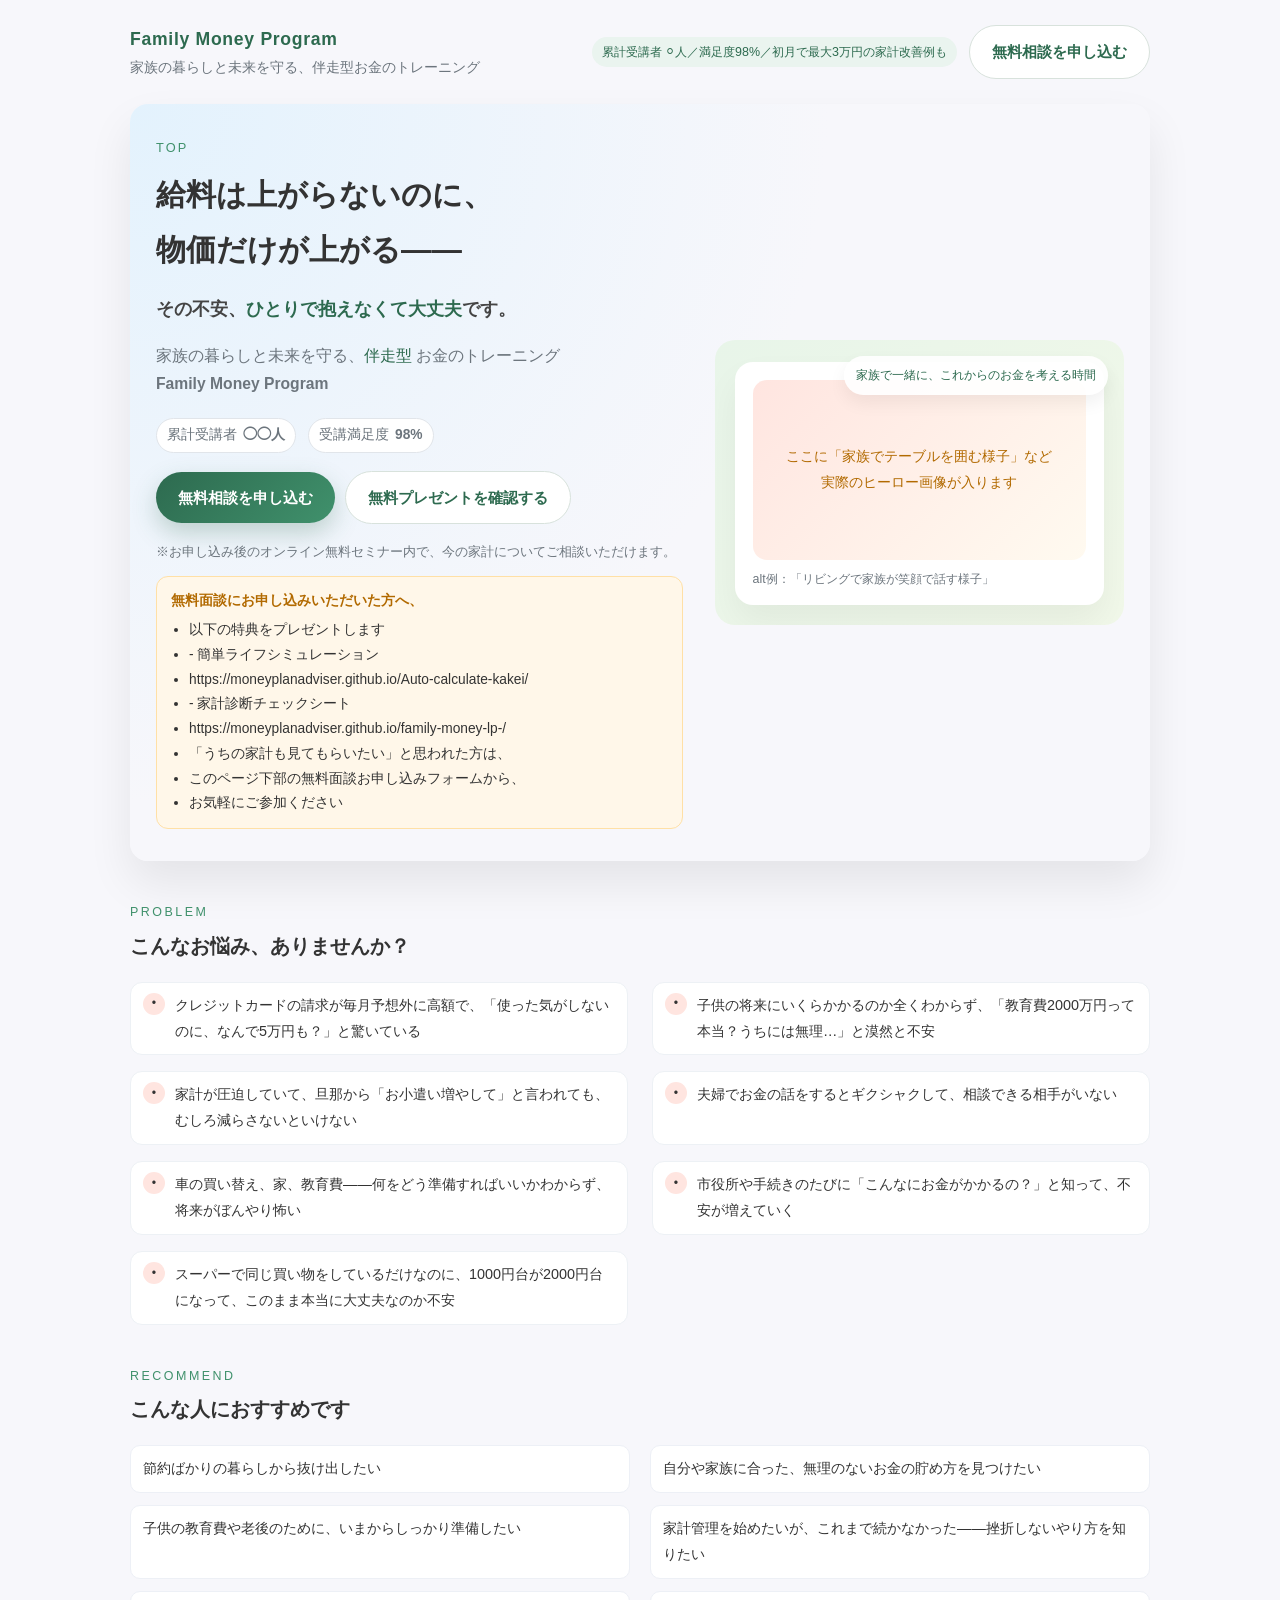
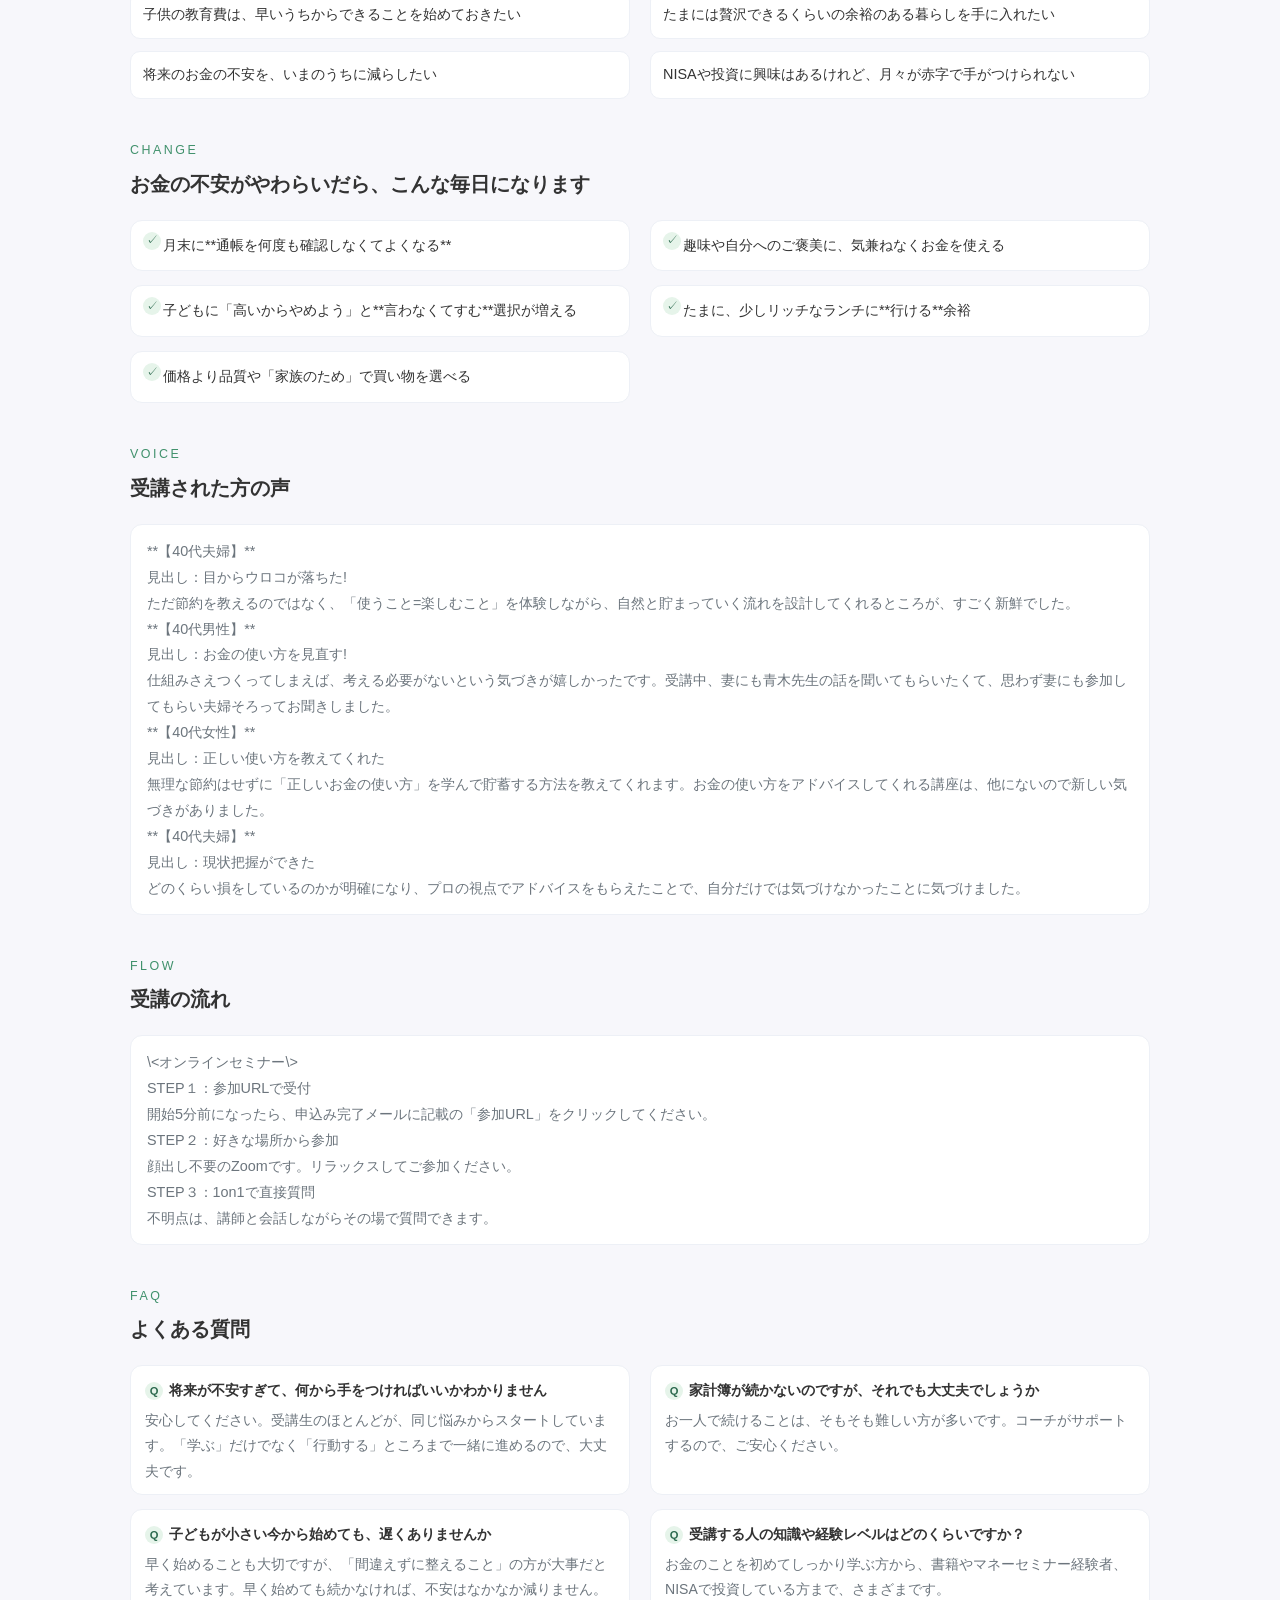
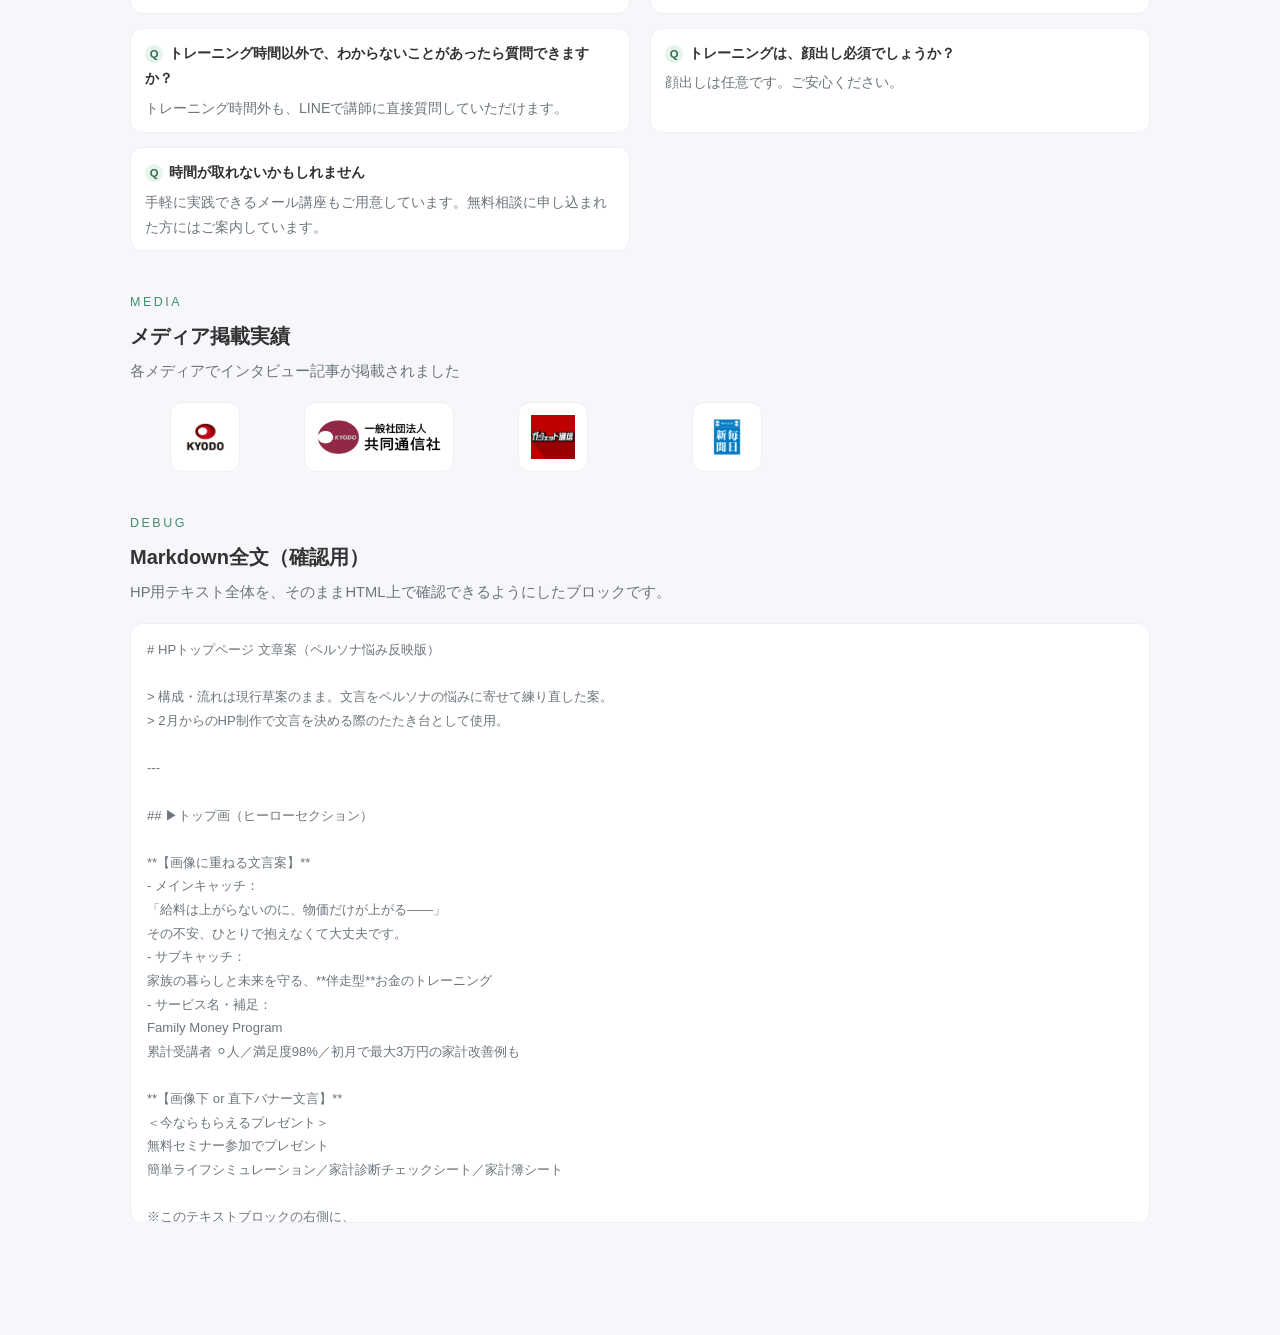
==== public/index.html @ b0b444bb "メディア掲載実績にロゴを反映  create mode 100644 public/.hp_md_hash  create mode 100644 public/images/media/README" ====
<!DOCTYPE html>
<html lang="ja">
<head>
  <meta charset="UTF-8" />
  <title>Family Money Program｜家計の不安を一緒に整理する伴走型トレーニング</title>
  <meta name="viewport" content="width=device-width, initial-scale=1" />
  <meta
    name="description"
    content="給料は上がらないのに物価だけが上がる…そんな家計の不安を、専属コーチと一緒に整理する伴走型お金のトレーニング「Family Money Program」のご案内ページです。"
  />
  <style>
    :root {
      --primary: #2d6a4f;
      --primary-light: #40916c;
      --accent: #f4a261;
      --bg: #f7f7fb;
      --text: #333333;
      --muted: #6c757d;
      --white: #ffffff;
      --max-width: 1060px;
      --radius-lg: 18px;
      --radius-md: 12px;
      --shadow-soft: 0 22px 45px rgba(0, 0, 0, 0.08);
    }

    * {
      box-sizing: border-box;
    }

    body {
      margin: 0;
      font-family: -apple-system, BlinkMacSystemFont, "Helvetica Neue",
        "YuGothic", "游ゴシック体", "Yu Gothic", "メイリオ", sans-serif;
      color: var(--text);
      background: var(--bg);
      line-height: 1.8;
    }

    a {
      color: var(--primary);
      text-decoration: none;
    }

    a:hover {
      text-decoration: underline;
    }

    img {
      max-width: 100%;
      display: block;
    }

    .page {
      max-width: var(--max-width);
      margin: 0 auto;
      padding: 24px 20px 72px;
    }

    header {
      display: flex;
      align-items: center;
      justify-content: space-between;
      gap: 16px;
      margin-bottom: 24px;
    }

    .logo {
      font-weight: 700;
      font-size: 1.1rem;
      letter-spacing: 0.04em;
      color: var(--primary);
    }

    .tagline {
      font-size: 0.85rem;
      color: var(--muted);
    }

    .header-cta {
      display: flex;
      align-items: center;
      gap: 12px;
      flex-wrap: wrap;
      justify-content: flex-end;
    }

    .header-badge {
      font-size: 0.78rem;
      padding: 4px 10px;
      border-radius: 999px;
      background: #eaf4ef;
      color: var(--primary);
    }

    .btn {
      display: inline-flex;
      align-items: center;
      justify-content: center;
      gap: 8px;
      padding: 12px 22px;
      border-radius: 999px;
      border: none;
      font-weight: 600;
      font-size: 0.95rem;
      cursor: pointer;
      text-decoration: none;
      transition: transform 0.08s ease, box-shadow 0.08s ease,
        background 0.12s ease;
      white-space: nowrap;
    }

    .btn-primary {
      background: linear-gradient(135deg, var(--primary), var(--primary-light));
      color: var(--white);
      box-shadow: 0 10px 25px rgba(45, 106, 79, 0.26);
    }

    .btn-primary:hover {
      transform: translateY(-1px);
      box-shadow: 0 16px 35px rgba(45, 106, 79, 0.32);
    }

    .btn-outline {
      background: var(--white);
      color: var(--primary);
      border: 1px solid #d8e2dc;
    }

    .btn-outline:hover {
      background: #f1f5f3;
    }

    .hero {
      display: grid;
      grid-template-columns: minmax(0, 1.8fr) minmax(0, 1.4fr);
      gap: 32px;
      align-items: center;
      padding: 32px 26px;
      background: radial-gradient(circle at top left, #e3f2fd 0, #f7f7fb 55%);
      border-radius: var(--radius-lg);
      box-shadow: var(--shadow-soft);
      margin-bottom: 40px;
    }

    .hero-label {
      font-size: 0.8rem;
      letter-spacing: 0.16em;
      text-transform: uppercase;
      color: var(--primary-light);
      margin-bottom: 8px;
    }

    .hero-title-main {
      font-size: 1.9rem;
      font-weight: 700;
      margin: 0 0 10px;
    }

    .hero-title-sub {
      font-size: 1.1rem;
      font-weight: 600;
      color: #444;
      margin-bottom: 16px;
    }

    .hero-em {
      color: var(--primary);
    }

    .hero-lead {
      font-size: 0.98rem;
      color: var(--muted);
      margin-bottom: 20px;
    }

    .hero-meta {
      display: flex;
      flex-wrap: wrap;
      gap: 12px;
      margin-bottom: 18px;
      font-size: 0.86rem;
      color: var(--muted);
    }

    .meta-pill {
      padding: 4px 10px;
      border-radius: 999px;
      background: #ffffff;
      border: 1px solid #e1e5ea;
      display: inline-flex;
      align-items: center;
      gap: 6px;
    }

    .hero-ctas {
      display: flex;
      flex-wrap: wrap;
      gap: 10px;
      align-items: center;
      margin-bottom: 16px;
    }

    .hero-note {
      font-size: 0.8rem;
      color: var(--muted);
    }

    .hero-present {
      margin-top: 10px;
      padding: 12px 14px;
      border-radius: 12px;
      background: #fff7e9;
      border: 1px solid #ffe0a6;
      font-size: 0.86rem;
    }

    .hero-present-title {
      font-weight: 700;
      color: #b26a00;
      margin-bottom: 4px;
    }

    .hero-present-list {
      margin: 0;
      padding-left: 18px;
    }

    .hero-image {
      position: relative;
      border-radius: 20px;
      overflow: hidden;
      background: linear-gradient(135deg, #e8f5e9, #f1f8e9);
      padding: 22px 20px 20px;
    }

    .hero-image-main {
      border-radius: 18px;
      background: #ffffff;
      padding: 18px 18px 14px;
      box-shadow: 0 18px 35px rgba(0, 0, 0, 0.05);
    }

    .hero-image-caption {
      font-size: 0.78rem;
      color: var(--muted);
      margin-top: 8px;
    }

    .hero-image-tag {
      position: absolute;
      top: 16px;
      right: 16px;
      padding: 8px 12px;
      border-radius: 999px;
      background: rgba(255, 255, 255, 0.92);
      font-size: 0.78rem;
      color: var(--primary);
      box-shadow: 0 8px 18px rgba(0, 0, 0, 0.06);
    }

    section {
      margin-bottom: 40px;
    }

    .section-header {
      margin-bottom: 18px;
    }

    .section-kicker {
      font-size: 0.78rem;
      letter-spacing: 0.2em;
      text-transform: uppercase;
      color: var(--primary-light);
      margin-bottom: 4px;
    }

    .section-title {
      font-size: 1.25rem;
      font-weight: 700;
      margin: 0 0 4px;
    }

    .section-subtitle {
      font-size: 0.92rem;
      color: var(--muted);
      margin: 0;
    }

    .problem-grid {
      display: grid;
      grid-template-columns: 1fr 1fr;
      gap: 16px 24px;
    }

    .problem-item {
      display: flex;
      gap: 10px;
      padding: 10px 12px;
      border-radius: 12px;
      background: #ffffff;
      border: 1px solid #edf1f5;
    }

    .problem-icon {
      flex-shrink: 0;
      width: 22px;
      height: 22px;
      border-radius: 999px;
      background: #ffe5e0;
      display: flex;
      align-items: center;
      justify-content: center;
      font-size: 0.78rem;
    }

    .problem-text {
      font-size: 0.9rem;
    }

    .two-column {
      display: grid;
      grid-template-columns: minmax(0, 1.4fr) minmax(0, 1.6fr);
      gap: 28px;
      align-items: flex-start;
    }

    .card {
      background: #ffffff;
      border-radius: var(--radius-md);
      padding: 18px 18px 16px;
      border: 1px solid #edf0f6;
      box-shadow: 0 10px 25px rgba(0, 0, 0, 0.03);
    }

    .card h3 {
      margin-top: 0;
      font-size: 1.02rem;
      margin-bottom: 10px;
    }

    .card p {
      margin-top: 0;
      font-size: 0.9rem;
    }

    .card ul {
      margin: 8px 0 0;
      padding-left: 18px;
      font-size: 0.9rem;
    }

    .pill-row {
      display: flex;
      flex-wrap: wrap;
      gap: 8px;
      margin-top: 10px;
      font-size: 0.82rem;
    }

    .pill-row span {
      padding: 4px 10px;
      border-radius: 999px;
      background: #f3f5ff;
      color: #29335c;
    }

    .recommend-grid {
      display: grid;
      grid-template-columns: 1fr 1fr;
      gap: 12px 20px;
    }

    .recommend-item {
      padding: 10px 12px;
      border-radius: 10px;
      background: #ffffff;
      border: 1px solid #edf0f6;
      font-size: 0.9rem;
    }

    .cta-inline {
      margin-top: 16px;
      font-size: 0.9rem;
    }

    .learn-layout {
      display: grid;
      grid-template-columns: minmax(0, 1.5fr) minmax(0, 1.3fr);
      gap: 26px;
      align-items: flex-start;
    }

    .learn-list {
      margin: 10px 0 0;
      padding-left: 18px;
      font-size: 0.9rem;
    }

    .learn-strong {
      font-weight: 600;
      color: var(--primary);
    }

    .feature-list {
      margin: 6px 0 0;
      padding-left: 18px;
      font-size: 0.9rem;
    }

    .thumb-grid {
      display: grid;
      grid-template-columns: repeat(3, minmax(0, 1fr));
      gap: 10px;
      margin-top: 10px;
    }

    .thumb {
      border-radius: 10px;
      background: #ffffff;
      border: 1px dashed #d8dde7;
      padding: 10px;
      font-size: 0.82rem;
      text-align: center;
      color: var(--muted);
    }

    .change-grid {
      display: grid;
      grid-template-columns: repeat(2, minmax(0, 1fr));
      gap: 14px 20px;
    }

    .change-item {
      position: relative;
      padding: 12px 14px 12px 32px;
      border-radius: 12px;
      background: #ffffff;
      border: 1px solid #edf0f6;
      font-size: 0.9rem;
    }

    .change-item::before {
      content: "✓";
      position: absolute;
      top: 11px;
      left: 12px;
      width: 18px;
      height: 18px;
      border-radius: 999px;
      background: #e6f4ea;
      color: var(--primary);
      display: flex;
      align-items: center;
      justify-content: center;
      font-size: 0.72rem;
    }

    .voice-grid {
      display: grid;
      grid-template-columns: repeat(2, minmax(0, 1fr));
      gap: 18px 22px;
    }

    .voice-card {
      background: #ffffff;
      border-radius: 14px;
      padding: 16px 16px 14px;
      border: 1px solid #edf0f6;
      box-shadow: 0 10px 20px rgba(0, 0, 0, 0.02);
      font-size: 0.9rem;
    }

    .voice-meta {
      font-size: 0.8rem;
      color: var(--muted);
      margin-bottom: 4px;
    }

    .voice-heading {
      font-weight: 700;
      font-size: 0.96rem;
      margin-bottom: 6px;
      color: #222;
    }

    .flow-grid {
      display: grid;
      grid-template-columns: repeat(3, minmax(0, 1fr));
      gap: 14px 20px;
    }

    .flow-item {
      background: #ffffff;
      border-radius: 14px;
      padding: 14px 14px 12px;
      border: 1px solid #edf0f6;
      font-size: 0.88rem;
      position: relative;
    }

    .flow-step {
      font-size: 0.78rem;
      font-weight: 700;
      color: var(--primary);
      margin-bottom: 4px;
      text-transform: uppercase;
    }

    .flow-title {
      font-weight: 600;
      margin-bottom: 4px;
    }

    .faq-list {
      display: grid;
      grid-template-columns: minmax(0, 1.5fr) minmax(0, 1.5fr);
      gap: 14px 20px;
    }

    .faq-item {
      background: #ffffff;
      border-radius: 12px;
      padding: 12px 14px 10px;
      border: 1px solid #edf0f6;
      font-size: 0.9rem;
    }

    .faq-q {
      font-weight: 600;
      margin-bottom: 4px;
    }

    .faq-q::before {
      content: "Q";
      display: inline-flex;
      align-items: center;
      justify-content: center;
      width: 18px;
      height: 18px;
      border-radius: 999px;
      background: #e6f4ea;
      color: var(--primary);
      font-size: 0.7rem;
      margin-right: 6px;
    }

    .faq-a {
      font-size: 0.88rem;
      color: var(--muted);
    }

    .cta-block {
      margin: 40px 0;
      padding: 22px 20px 20px;
      border-radius: 18px;
      background: linear-gradient(135deg, #f3f9ff, #e6f4ea);
      border: 1px solid #d3e5ff;
      text-align: center;
    }

    .cta-block-title {
      font-size: 1.18rem;
      font-weight: 700;
      margin-bottom: 6px;
    }

    .cta-block-text {
      font-size: 0.92rem;
      color: #444;
      margin-bottom: 14px;
    }

    .cta-block-note {
      font-size: 0.8rem;
      color: var(--muted);
      margin-top: 8px;
    }

    .present-grid {
      display: grid;
      grid-template-columns: minmax(0, 1.2fr) minmax(0, 1.8fr);
      gap: 20px;
      align-items: start;
    }

    .present-list {
      margin: 10px 0 0;
      padding-left: 18px;
      font-size: 0.9rem;
    }

    .present-link {
      font-size: 0.85rem;
      color: var(--muted);
    }

    .simple-card {
      background: #ffffff;
      border-radius: 12px;
      padding: 14px 16px 12px;
      border: 1px solid #edf0f6;
      font-size: 0.9rem;
      color: var(--muted);
    }

    /* メディア掲載実績：ロゴは public/images/media/ に配置 */
    .media-grid {
      display: grid;
      grid-template-columns: repeat(auto-fill, minmax(140px, 1fr));
      gap: 20px 24px;
      align-items: center;
      justify-items: center;
    }

    .media-logo {
      display: flex;
      align-items: center;
      justify-content: center;
      padding: 12px;
      background: #ffffff;
      border-radius: 12px;
      border: 1px solid #edf0f6;
      min-height: 70px;
      transition: box-shadow 0.15s ease;
    }

    .media-logo:hover {
      box-shadow: 0 8px 20px rgba(0, 0, 0, 0.06);
    }

    .media-logo img {
      max-height: 44px;
      width: auto;
      object-fit: contain;
    }

    .media-logo a {
      display: flex;
      align-items: center;
      justify-content: center;
      width: 100%;
      height: 100%;
    }

    footer {
      margin-top: 40px;
      padding-top: 18px;
      border-top: 1px solid #e1e4eb;
      font-size: 0.78rem;
      color: var(--muted);
      display: flex;
      flex-wrap: wrap;
      gap: 8px;
      justify-content: space-between;
      align-items: center;
    }

    @media (max-width: 900px) {
      .hero {
        grid-template-columns: minmax(0, 1fr);
        padding: 22px 18px;
      }

      .hero-image {
        order: -1;
      }

      .problem-grid,
      .two-column,
      .recommend-grid,
      .learn-layout,
      .change-grid,
      .voice-grid,
      .flow-grid,
      .faq-list,
      .present-grid,
      .media-grid {
        grid-template-columns: minmax(0, 1fr);
      }
    }

    @media (max-width: 640px) {
      .page {
        padding: 18px 14px 40px;
      }

      header {
        flex-direction: column;
        align-items: flex-start;
      }

      .hero-title-main {
        font-size: 1.6rem;
      }

      .section-title {
        font-size: 1.12rem;
      }

      .header-cta {
        justify-content: flex-start;
      }
    }
  </style>
</head>
<body>
  <div class="page">
    <header>
      <div>
        <div class="logo">Family Money Program</div>
        <div class="tagline">
          家族の暮らしと未来を守る、伴走型お金のトレーニング
        </div>
      </div>
      <div class="header-cta">
        <span class="header-badge">累計受講者 ⚪︎人／満足度98%／初月で最大3万円の家計改善例も</span>
        <a
          href="https://b-book.run/@moneyplan.adviser"
          class="btn btn-outline"
        >
          無料相談を申し込む
        </a>
      </div>
    </header>

    <section class="hero">
      <div>
        <div class="hero-label">TOP</div>
        <h1 class="hero-title-main">
          給料は上がらないのに、<br />物価だけが上がる——
        </h1>
        <p class="hero-title-sub">
          その不安、<span class="hero-em">ひとりで抱えなくて大丈夫</span>です。
        </p>
        <p class="hero-lead">
          家族の暮らしと未来を守る、<span class="hero-em">伴走型</span>
          お金のトレーニング<br />
          <strong>Family Money Program</strong>
        </p>
        <div class="hero-meta">
          <span class="meta-pill">
            <span>累計受講者</span><strong>◯◯人</strong>
          </span>
          <span class="meta-pill">
            <span>受講満足度</span><strong>98%</strong>
          </span>
        </div>

        <div class="hero-ctas">
          <a
            href="https://b-book.run/@moneyplan.adviser"
            class="btn btn-primary"
          >
            無料相談を申し込む
          </a>
          <a href="#present" class="btn btn-outline"> 無料プレゼントを確認する </a>
        </div>
        <p class="hero-note">
          ※お申し込み後のオンライン無料セミナー内で、今の家計についてご相談いただけます。
        </p>

        <div class="hero-present">
          <div class="hero-present-title">無料面談にお申し込みいただいた方へ、</div>
          <ul class="hero-present-list">
            <li>以下の特典をプレゼントします</li><li>- 簡単ライフシミュレーション</li><li>https://moneyplanadviser.github.io/Auto-calculate-kakei/</li><li>- 家計診断チェックシート</li><li>https://moneyplanadviser.github.io/family-money-lp-/</li><li>「うちの家計も見てもらいたい」と思われた方は、</li><li>このページ下部の無料面談お申し込みフォームから、</li><li>お気軽にご参加ください</li>
          </ul>
        </div>
      </div>
      <div class="hero-image">
        <div class="hero-image-tag">家族で一緒に、これからのお金を考える時間</div>
        <div class="hero-image-main">
          <div
            style="
              height: 180px;
              border-radius: 14px;
              background: linear-gradient(135deg, #ffe5e0, #fffaf0);
              display: flex;
              align-items: center;
              justify-content: center;
              color: #b26a00;
              font-size: 0.9rem;
              text-align: center;
              padding: 0 16px;
            "
          >
            ここに「家族でテーブルを囲む様子」など<br />
            実際のヒーロー画像が入ります
          </div>
          <div class="hero-image-caption">
            alt例：「リビングで家族が笑顔で話す様子」
          </div>
        </div>
      </div>
    </section>

    <section id="problems">
      <div class="section-header">
        <div class="section-kicker">PROBLEM</div>
        <h2 class="section-title">こんなお悩み、ありませんか？</h2>
      </div>

      <div class="problem-grid">
        
        <div class="problem-item">
          <div class="problem-icon">•</div>
          <div class="problem-text">クレジットカードの請求が毎月予想外に高額で、「使った気がしないのに、なんで5万円も？」と驚いている</div>
        </div>
        <div class="problem-item">
          <div class="problem-icon">•</div>
          <div class="problem-text">子供の将来にいくらかかるのか全くわからず、「教育費2000万円って本当？うちには無理…」と漠然と不安</div>
        </div>
        <div class="problem-item">
          <div class="problem-icon">•</div>
          <div class="problem-text">家計が圧迫していて、旦那から「お小遣い増やして」と言われても、むしろ減らさないといけない</div>
        </div>
        <div class="problem-item">
          <div class="problem-icon">•</div>
          <div class="problem-text">夫婦でお金の話をするとギクシャクして、相談できる相手がいない</div>
        </div>
        <div class="problem-item">
          <div class="problem-icon">•</div>
          <div class="problem-text">車の買い替え、家、教育費——何をどう準備すればいいかわからず、将来がぼんやり怖い</div>
        </div>
        <div class="problem-item">
          <div class="problem-icon">•</div>
          <div class="problem-text">市役所や手続きのたびに「こんなにお金がかかるの？」と知って、不安が増えていく</div>
        </div>
        <div class="problem-item">
          <div class="problem-icon">•</div>
          <div class="problem-text">スーパーで同じ買い物をしているだけなのに、1000円台が2000円台になって、このまま本当に大丈夫なのか不安</div>
        </div>
      </div>
    </section>

    <section id="recommend">
      <div class="section-header">
        <div class="section-kicker">RECOMMEND</div>
        <h2 class="section-title">こんな人におすすめです</h2>
      </div>
      <div class="recommend-grid">
        
        <div class="recommend-item">節約ばかりの暮らしから抜け出したい</div>
        <div class="recommend-item">自分や家族に合った、無理のないお金の貯め方を見つけたい</div>
        <div class="recommend-item">子供の教育費や老後のために、いまからしっかり準備したい</div>
        <div class="recommend-item">家計管理を始めたいが、これまで続かなかった——挫折しないやり方を知りたい</div>
        <div class="recommend-item">子供の教育費は、早いうちからできることを始めておきたい</div>
        <div class="recommend-item">たまには贅沢できるくらいの余裕のある暮らしを手に入れたい</div>
        <div class="recommend-item">将来のお金の不安を、いまのうちに減らしたい</div>
        <div class="recommend-item">NISAや投資に興味はあるけれど、月々が赤字で手がつけられない</div>
      </div>
    </section>

    <section id="changes">
      <div class="section-header">
        <div class="section-kicker">CHANGE</div>
        <h2 class="section-title">お金の不安がやわらいだら、こんな毎日になります</h2>
      </div>
      <div class="change-grid">
        
        <div class="change-item">月末に**通帳を何度も確認しなくてよくなる**</div>
        <div class="change-item">趣味や自分へのご褒美に、気兼ねなくお金を使える</div>
        <div class="change-item">子どもに「高いからやめよう」と**言わなくてすむ**選択が増える</div>
        <div class="change-item">たまに、少しリッチなランチに**行ける**余裕</div>
        <div class="change-item">価格より品質や「家族のため」で買い物を選べる</div>
      </div>
    </section>

    <section id="voices">
      <div class="section-header">
        <div class="section-kicker">VOICE</div>
        <h2 class="section-title">受講された方の声</h2>
      </div>
      <div class="simple-card">
        **【40代夫婦】**<br />見出し：目からウロコが落ちた!<br />ただ節約を教えるのではなく、「使うこと=楽しむこと」を体験しながら、自然と貯まっていく流れを設計してくれるところが、すごく新鮮でした。<br />**【40代男性】**<br />見出し：お金の使い方を見直す!<br />仕組みさえつくってしまえば、考える必要がないという気づきが嬉しかったです。受講中、妻にも青木先生の話を聞いてもらいたくて、思わず妻にも参加してもらい夫婦そろってお聞きしました。<br />**【40代女性】**<br />見出し：正しい使い方を教えてくれた<br />無理な節約はせずに「正しいお金の使い方」を学んで貯蓄する方法を教えてくれます。お金の使い方をアドバイスしてくれる講座は、他にないので新しい気づきがありました。<br />**【40代夫婦】**<br />見出し：現状把握ができた<br />どのくらい損をしているのかが明確になり、プロの視点でアドバイスをもらえたことで、自分だけでは気づけなかったことに気づけました。
      </div>
    </section>

    <section id="flow">
      <div class="section-header">
        <div class="section-kicker">FLOW</div>
        <h2 class="section-title">受講の流れ</h2>
      </div>
      <div class="simple-card">
        \<オンラインセミナー\><br />STEP１：参加URLで受付<br />開始5分前になったら、申込み完了メールに記載の「参加URL」をクリックしてください。<br />STEP２：好きな場所から参加<br />顔出し不要のZoomです。リラックスしてご参加ください。<br />STEP３：1on1で直接質問<br />不明点は、講師と会話しながらその場で質問できます。
      </div>
    </section>

    <section id="faq">
      <div class="section-header">
        <div class="section-kicker">FAQ</div>
        <h2 class="section-title">よくある質問</h2>
      </div>
      <div class="faq-list">
        
        <div class="faq-item">
          <div class="faq-q">将来が不安すぎて、何から手をつければいいかわかりません</div>
          <div class="faq-a">安心してください。受講生のほとんどが、同じ悩みからスタートしています。「学ぶ」だけでなく「行動する」ところまで一緒に進めるので、大丈夫です。</div>
        </div>
        <div class="faq-item">
          <div class="faq-q">家計簿が続かないのですが、それでも大丈夫でしょうか</div>
          <div class="faq-a">お一人で続けることは、そもそも難しい方が多いです。コーチがサポートするので、ご安心ください。</div>
        </div>
        <div class="faq-item">
          <div class="faq-q">子どもが小さい今から始めても、遅くありませんか</div>
          <div class="faq-a">早く始めることも大切ですが、「間違えずに整えること」の方が大事だと考えています。早く始めても続かなければ、不安はなかなか減りません。</div>
        </div>
        <div class="faq-item">
          <div class="faq-q">受講する人の知識や経験レベルはどのくらいですか？</div>
          <div class="faq-a">お金のことを初めてしっかり学ぶ方から、書籍やマネーセミナー経験者、NISAで投資している方まで、さまざまです。</div>
        </div>
        <div class="faq-item">
          <div class="faq-q">トレーニング時間以外で、わからないことがあったら質問できますか？</div>
          <div class="faq-a">トレーニング時間外も、LINEで講師に直接質問していただけます。</div>
        </div>
        <div class="faq-item">
          <div class="faq-q">トレーニングは、顔出し必須でしょうか？</div>
          <div class="faq-a">顔出しは任意です。ご安心ください。</div>
        </div>
        <div class="faq-item">
          <div class="faq-q">時間が取れないかもしれません</div>
          <div class="faq-a">手軽に実践できるメール講座もご用意しています。無料相談に申し込まれた方にはご案内しています。</div>
        </div>
      </div>
    </section>

    <section id="media">
      <div class="section-header">
        <div class="section-kicker">MEDIA</div>
        <h2 class="section-title">メディア掲載実績</h2>
        <p class="section-subtitle">各メディアでインタビュー記事が掲載されました</p>
      </div>
      <div class="media-grid">
        <div class="media-logo"><img src="images/media/kyodo.png" alt="共同通信社ニュースサイト" /></div>
        <div class="media-logo"><img src="images/media/mynavi.png" alt="マイナビニュース" /></div>
        <div class="media-logo"><img src="images/media/gadget.png" alt="ガジェット通信 東京産業新聞社" /></div>
        <div class="media-logo"><img src="images/media/mainichi.png" alt="毎日新聞" /></div>
      </div>
    </section>

    <section id="full-markdown">
      <div class="section-header">
        <div class="section-kicker">DEBUG</div>
        <h2 class="section-title">Markdown全文（確認用）</h2>
        <p class="section-subtitle">HP用テキスト全体を、そのままHTML上で確認できるようにしたブロックです。</p>
      </div>
      <div class="simple-card" style="max-height: 600px; overflow-y: auto; font-size: 0.82rem;">
        # HPトップページ 文章案（ペルソナ悩み反映版）<br />
<br />
&gt; 構成・流れは現行草案のまま。文言をペルソナの悩みに寄せて練り直した案。<br />
&gt; 2月からのHP制作で文言を決める際のたたき台として使用。<br />
<br />
---<br />
<br />
## ▶︎トップ画（ヒーローセクション）<br />
<br />
**【画像に重ねる文言案】**<br />
- メインキャッチ：  <br />
  「給料は上がらないのに、物価だけが上がる——」  <br />
  その不安、ひとりで抱えなくて大丈夫です。<br />
- サブキャッチ：  <br />
  家族の暮らしと未来を守る、**伴走型**お金のトレーニング<br />
- サービス名・補足：  <br />
  Family Money Program  <br />
  累計受講者 ⚪︎人／満足度98%／初月で最大3万円の家計改善例も<br />
<br />
**【画像下 or 直下バナー文言】**<br />
＜今ならもらえるプレゼント＞  <br />
無料セミナー参加でプレゼント  <br />
簡単ライフシミュレーション／家計診断チェックシート／家計簿シート<br />
<br />
※このテキストブロックの右側に、  <br />
　小さめのボタン「無料プレゼントを確認する」を配置。  <br />
　メインCTA「無料相談を申し込む」より一段弱いトーンで。<br />
<br />
※不足情報：[ヒーロー画像のalt属性用テキスト]「〜」を追記すること。例：「家族でテーブルを囲む様子」など、デザインに合わせて文言を確定。<br />
<br />
---<br />
<br />
## ▶︎こんなお悩みありませんか？<br />
<br />
- クレジットカードの請求が毎月予想外に高額で、「使った気がしないのに、なんで5万円も？」と驚いている<br />
- 子供の将来にいくらかかるのか全くわからず、「教育費2000万円って本当？うちには無理…」と漠然と不安<br />
- 家計が圧迫していて、旦那から「お小遣い増やして」と言われても、むしろ減らさないといけない<br />
- 夫婦でお金の話をするとギクシャクして、相談できる相手がいない<br />
- 車の買い替え、家、教育費——何をどう準備すればいいかわからず、将来がぼんやり怖い<br />
- 市役所や手続きのたびに「こんなにお金がかかるの？」と知って、不安が増えていく<br />
- スーパーで同じ買い物をしているだけなのに、1000円台が2000円台になって、このまま本当に大丈夫なのか不安<br />
<br />
※ペルソナ（パーフェクトカスタマー設定ワークシート）の「悩み」をそのまま言い回しに反映。<br />
<br />
---<br />
<br />
## ▶︎その悩み、満足度98%の「Family Money Program」なら、一緒に道筋をつけていけます<br />
<br />
不安は、あなたが悪いから生まれるわけではありません。  <br />
「見えない」「相談できる人がいない」「何から手をつければいいかわからない」——その3つが重なると、誰でも不安になります。<br />
<br />
Family Money Programは、**専属コーチがあなたの家計と向き合い、見える化と計画の"伴走"をする**サービスです。  <br />
受講生の多くが「将来が不安で何から手をつけていいかわからなかった」という同じ悩みからスタートしています。<br />
<br />
---<br />
<br />
## ▶︎「Family Money Program」とは？<br />
<br />
「Family Money Program」は、**すぐに暮らしに効く、実践型のお金のトレーニング**です。<br />
<br />
- **家計のことは親にも相談しづらい**<br />
- **本やセミナーで「知識」は得たけれど、投資やFPの話だけでは、今の赤字や漠然とした不安は変わらなかった**<br />
<br />
——そんな「知っているのに現実が変わらない」もやもやを、**専属コーチと一緒に「貯める」「続ける」に落とし込んでいきます**。<br />
<br />
「貯める」では、貯金したくても結果が出ない理由を一緒に整理し、**ムリのない見直しのコツ**や**支出の選び方**に気づいていただきます。さらに、ご家族の**生活スタイルに合った“お金の計画図”**を一緒に組み立て、実践までつなげます。<br />
<br />
「続ける」では、**ご家庭の“お金の管理のやり方”**を一緒に設計します。ひとりでは気づかない視点ややり方が、コーチとの対話から見えてくることが多いです。<br />
<br />
「貯める」「続ける」が整うと、**将来への不安が「安心」と「自分でできそう」という感覚に変わっていく**——それを、豊かな人生への小さな一歩として支えます。<br />
<br />
＜トレーニングサービスで学べること＞  <br />
ムリなく続く　　　　　迷わず進める　　　　　　未来の安心をつくる  <br />
お金管理のコツ　　　　自分軸で判断　　　　　　自動貯金体質へ<br />
<br />
---<br />
<br />
## ▶︎こんな人におすすめです<br />
<br />
- 節約ばかりの暮らしから抜け出したい<br />
- 自分や家族に合った、無理のないお金の貯め方を見つけたい<br />
- 子供の教育費や老後のために、いまからしっかり準備したい<br />
- 家計管理を始めたいが、これまで続かなかった——挫折しないやり方を知りたい<br />
- 子供の教育費は、早いうちからできることを始めておきたい<br />
- たまには贅沢できるくらいの余裕のある暮らしを手に入れたい<br />
- 将来のお金の不安を、いまのうちに減らしたい<br />
- NISAや投資に興味はあるけれど、月々が赤字で手がつけられない<br />
<br />
**すぐに役立つ**  <br />
CTA：無料相談を申し込む<br />
<br />
---<br />
<br />
## ▶︎Family Money Programで学べること（詳細）<br />
<br />
私たちは、**「わかった」で終わらせず、行動に繋げること**を大切にしています。<br />
<br />
![][image1]  <br />
- フィードバックがあるから、ひとりより続けやすい<br />
- 支出をきちんと把握し、あなたの状況に合わせたアドバイスを受けられる<br />
- 貯めるために必要な行動に絞って、一緒に実践できる<br />
<br />
一人ひとりに合わせた進め方をご提案します。<br />
<br />
＜よく扱うテーマ例＞  <br />
お金の流れが見える**ムリしない節約のコツ**  <br />
収入を変えずに**暮らしにゆとりをつくる**工夫  <br />
**支出のクセを見直し**ムダをスッキリ解消  <br />
**自分らしいお金の使い方**の見つけ方  <br />
**教育・住宅・老後に備える**お金のバランス術<br />
<br />
＜強み＞  <br />
- 月1回の1on1トレーニング<br />
- 支出の分析・見える化のサポート<br />
- LINEでいつでも相談<br />
- 資産形成のアドバイス<br />
<br />
「わかったつもり」で終わらせず、**行動を通じて、家族を守る土台**をつくります。<br />
<br />
＜講座の一部を紹介します＞  <br />
- 支出の分析・見える化をサポート  <br />
  ![][image2]<br />
- LINEでいつでも相談  <br />
  ![][image3]<br />
- 1on1でお悩み解決  <br />
  ![][image4]<br />
<br />
---<br />
<br />
## ▶︎実感できる変化——お金の不安がやわらいだら、こんな毎日になる<br />
<br />
- 月末に**通帳を何度も確認しなくてよくなる**<br />
- 趣味や自分へのご褒美に、気兼ねなくお金を使える<br />
- 子どもに「高いからやめよう」と**言わなくてすむ**選択が増える<br />
- たまに、少しリッチなランチに**行ける**余裕<br />
- 価格より品質や「家族のため」で買い物を選べる<br />
<br />
※ペルソナの「望み」に対応する変化を、具体的なシーンで表現。<br />
<br />
---<br />
<br />
## ▶︎メンバー（お金のプロがわかりやすくお伝えします）<br />
<br />
メンバー  <br />
MEMBER  <br />
<br />
お金のプロが相談をお受けします  <br />
<br />
Family Moneyは、ご家族のお金のお悩みに特化したサービスで  <br />
家計・資産運用・ライフプランニング領域で多数の実績を出した  <br />
スペシャリストです。<br />
<br />
（ここに青木計太さんのプロフィール画像）  <br />
※デザイン上は、丸型の写真＋名前・肩書きをレイアウト<br />
<br />
青木 計太  <br />
代表取締役<br />
<br />
---<br />
<br />
## ▶︎ユーザの声 or 実績<br />
<br />
**【40代夫婦】**  <br />
見出し：目からウロコが落ちた!  <br />
ただ節約を教えるのではなく、「使うこと=楽しむこと」を体験しながら、自然と貯まっていく流れを設計してくれるところが、すごく新鮮でした。<br />
<br />
**【40代男性】**  <br />
見出し：お金の使い方を見直す!  <br />
仕組みさえつくってしまえば、考える必要がないという気づきが嬉しかったです。受講中、妻にも青木先生の話を聞いてもらいたくて、思わず妻にも参加してもらい夫婦そろってお聞きしました。<br />
<br />
**【40代女性】**  <br />
見出し：正しい使い方を教えてくれた  <br />
無理な節約はせずに「正しいお金の使い方」を学んで貯蓄する方法を教えてくれます。お金の使い方をアドバイスしてくれる講座は、他にないので新しい気づきがありました。<br />
<br />
**【40代夫婦】**  <br />
見出し：現状把握ができた  <br />
どのくらい損をしているのかが明確になり、プロの視点でアドバイスをもらえたことで、自分だけでは気づけなかったことに気づけました。<br />
<br />
---<br />
<br />
## ▶︎受講の流れ<br />
<br />
\&lt;オンラインセミナー\&gt;  <br />
<br />
**STEP１：参加URLで受付**  <br />
開始5分前になったら、申込み完了メールに記載の「参加URL」をクリックしてください。<br />
<br />
**STEP２：好きな場所から参加**  <br />
顔出し不要のZoomです。リラックスしてご参加ください。<br />
<br />
**STEP３：1on1で直接質問**  <br />
不明点は、講師と会話しながらその場で質問できます。<br />
<br />
---<br />
<br />
## ▶︎申し込みフォーム<br />
<br />
bookrunをiframeで埋め込み。  <br />
https://b-book.run/@moneyplan.adviser<br />
<br />
---<br />
<br />
## ⇩無料面談ご参加特典<br />
<br />
無料面談にお申し込みいただいた方へ、  <br />
以下の特典をプレゼントします。<br />
<br />
- 簡単ライフシミュレーション  <br />
  https://moneyplanadviser.github.io/Auto-calculate-kakei/<br />
- 家計診断チェックシート  <br />
  https://moneyplanadviser.github.io/family-money-lp-/<br />
<br />
「うちの家計も見てもらいたい」と思われた方は、  <br />
このページ下部の無料面談お申し込みフォームから、  <br />
お気軽にご参加ください。<br />
<br />
---<br />
<br />
## ▶︎よくある質問<br />
<br />
**Q）将来が不安すぎて、何から手をつければいいかわかりません。**  <br />
A）安心してください。受講生のほとんどが、同じ悩みからスタートしています。「学ぶ」だけでなく「行動する」ところまで一緒に進めるので、大丈夫です。<br />
<br />
**Q）家計簿が続かないのですが、それでも大丈夫でしょうか。**  <br />
A）お一人で続けることは、そもそも難しい方が多いです。コーチがサポートするので、ご安心ください。<br />
<br />
**Q）子どもが小さい今から始めても、遅くありませんか。**  <br />
A）早く始めることも大切ですが、「間違えずに整えること」の方が大事だと考えています。早く始めても続かなければ、不安はなかなか減りません。<br />
<br />
**Q）受講する人の知識や経験レベルはどのくらいですか？**  <br />
A）お金のことを初めてしっかり学ぶ方から、書籍やマネーセミナー経験者、NISAで投資している方まで、さまざまです。<br />
<br />
**Q）トレーニング時間以外で、わからないことがあったら質問できますか？**  <br />
A）トレーニング時間外も、LINEで講師に直接質問していただけます。<br />
<br />
**Q）トレーニングは、顔出し必須でしょうか？**  <br />
A）顔出しは任意です。ご安心ください。<br />
<br />
**Q）時間が取れないかもしれません。**  <br />
A）手軽に実践できるメール講座もご用意しています。無料相談に申し込まれた方にはご案内しています。<br />
<br />
---<br />
<br />
## ▶︎Family Moneyについて<br />
<br />
画像素材：  <br />
![][image5]![][image6]  <br />
![][image7]![][image8]<br />
<br />
※現行草案どおり。画像差し替え・テキスト追加の要否はデザインに合わせて判断。<br />
<br />
---<br />
<br />
## ▶︎メディア実績<br />
<br />
※現行HPの文章をそのまま<br />
<br />
---<br />
<br />
## ▶︎本<br />
<br />
※現行HPの文章をそのまま<br />
<br />
---<br />
<br />
## ▶︎協賛<br />
<br />
※現行HPの文章をそのまま<br />
<br />
---<br />
<br />
## ▶︎お知らせ<br />
<br />
※現行HPの文章をそのまま<br />
<br />
---<br />
<br />
## ▶︎お問い合わせ<br />
<br />
※現行HPの文章をそのまま<br />
<br />
---<br />
<br />
## ▶︎フッター<br />
<br />
※現行HPの文章をそのまま<br />
<br />
---<br />
<br />
## ＜リンク集＞<br />
<br />
※現行HPの文章をそのまま<br />
<br />
---<br />
<br />
## ＜SNSリンク＞<br />
<br />
※現行HPの文章をそのまま<br />
<br />
---<br />
<br />
# 【別紙】不足している情報・文言確定が必要な項目<br />
<br />
HP制作を進めるにあたり、以下の情報があるとデザイン・実装がしやすくなります。<br />
<br />
## 1. ヒーローセクション（トップ画像）<br />
<br />
| 項目 | 現状 | 提案・必要な作業 |<br />
|------|------|------------------|<br />
| **画像に重ねるメインキャッチ** | 本案に文言案あり | 文字数・デザインに合わせて最終確定 |<br />
| **画像に重ねるサブキャッチ** | 同上 | 同上 |<br />
| **alt属性（アクセシビリティ・SEO）** | 未記載 | 画像の内容を一文で説明する文言を追加。例：「リビングで家族が笑顔で話す様子」など |<br />
| **累計受講者数** | 「⚪︎人」のまま | 実際の数字が決まり次第、差し替え |<br />
| **満足度98%** | 数値のみ | 調査・算出方法が説明できると信頼性アップ（必要に応じて注釈や別ページへ） |<br />
<br />
## 2. お悩みセクション<br />
<br />
- ペルソナ反映版では、パーフェクトカスタマー設定ワークシートの悩みをそのまま活かしています。  <br />
- **並び順**： 共感されやすい悩み（クレジットカード・教育費・夫婦のお金）を上にし、残りは訴求のバランスで調整可能です。<br />
<br />
## 3. CTA（申し込みボタン）<br />
<br />
- 「無料相談を申し込む」「無料セミナーに申し込む」など、**運用で使う表現を1つにそろえる**と、計測しやすくなります。<br />
- bookrun／申し込みフォームのランディング先URLは、本案のままで問題なければそのまま使用。<br />
<br />
## 4. 画像・イラスト<br />
<br />
- **image1〜image8**： 各ブロックの用途（「見える化のイメージ」「LINE相談のイメージ」など）を一言メモしておくと、デザイナー・写真選定がしやすいです。<br />
- **Family Moneyについて**の4枚： テーマ（例：伴走イメージ・家族・安心感など）を簡単に定義しておくと良いです。<br />
<br />
## 5. メンバー・ユーザの声・実績<br />
<br />
- 「現状のHPの文章をそのまま」としているため、**差し替えする場合は、ペルソナに響く「悩み→変化」のストーリー**を入れると一貫します。<br />
- 実績数字（受講者数・満足度の内訳など）があれば、トップ以外のセクションにも置けると説得力を増せます。<br />
<br />
## 6. その他<br />
<br />
- **表記統一**： 「Family Money Program」／「Family Money」／「FMP」など、HP内でどれを正式名称として使うか決めておくとよいです。<br />
- **申し込みフォーム**： 本案では bookrun（https://b-book.run/@moneyplan.adviser）を想定。別URLに変更する場合は、全ページのリンクを一括で確認する必要があります。<br />
<br />
---<br />
<br />
*作成目処：2026-01-28｜元草案：HP_トップページ向け_文章案.md｜ペルソナ参照：パーフェクトカスタマー設定ワークシート・target.md*<br />

      </div>
    </section>

  </div>
</body>
</html>
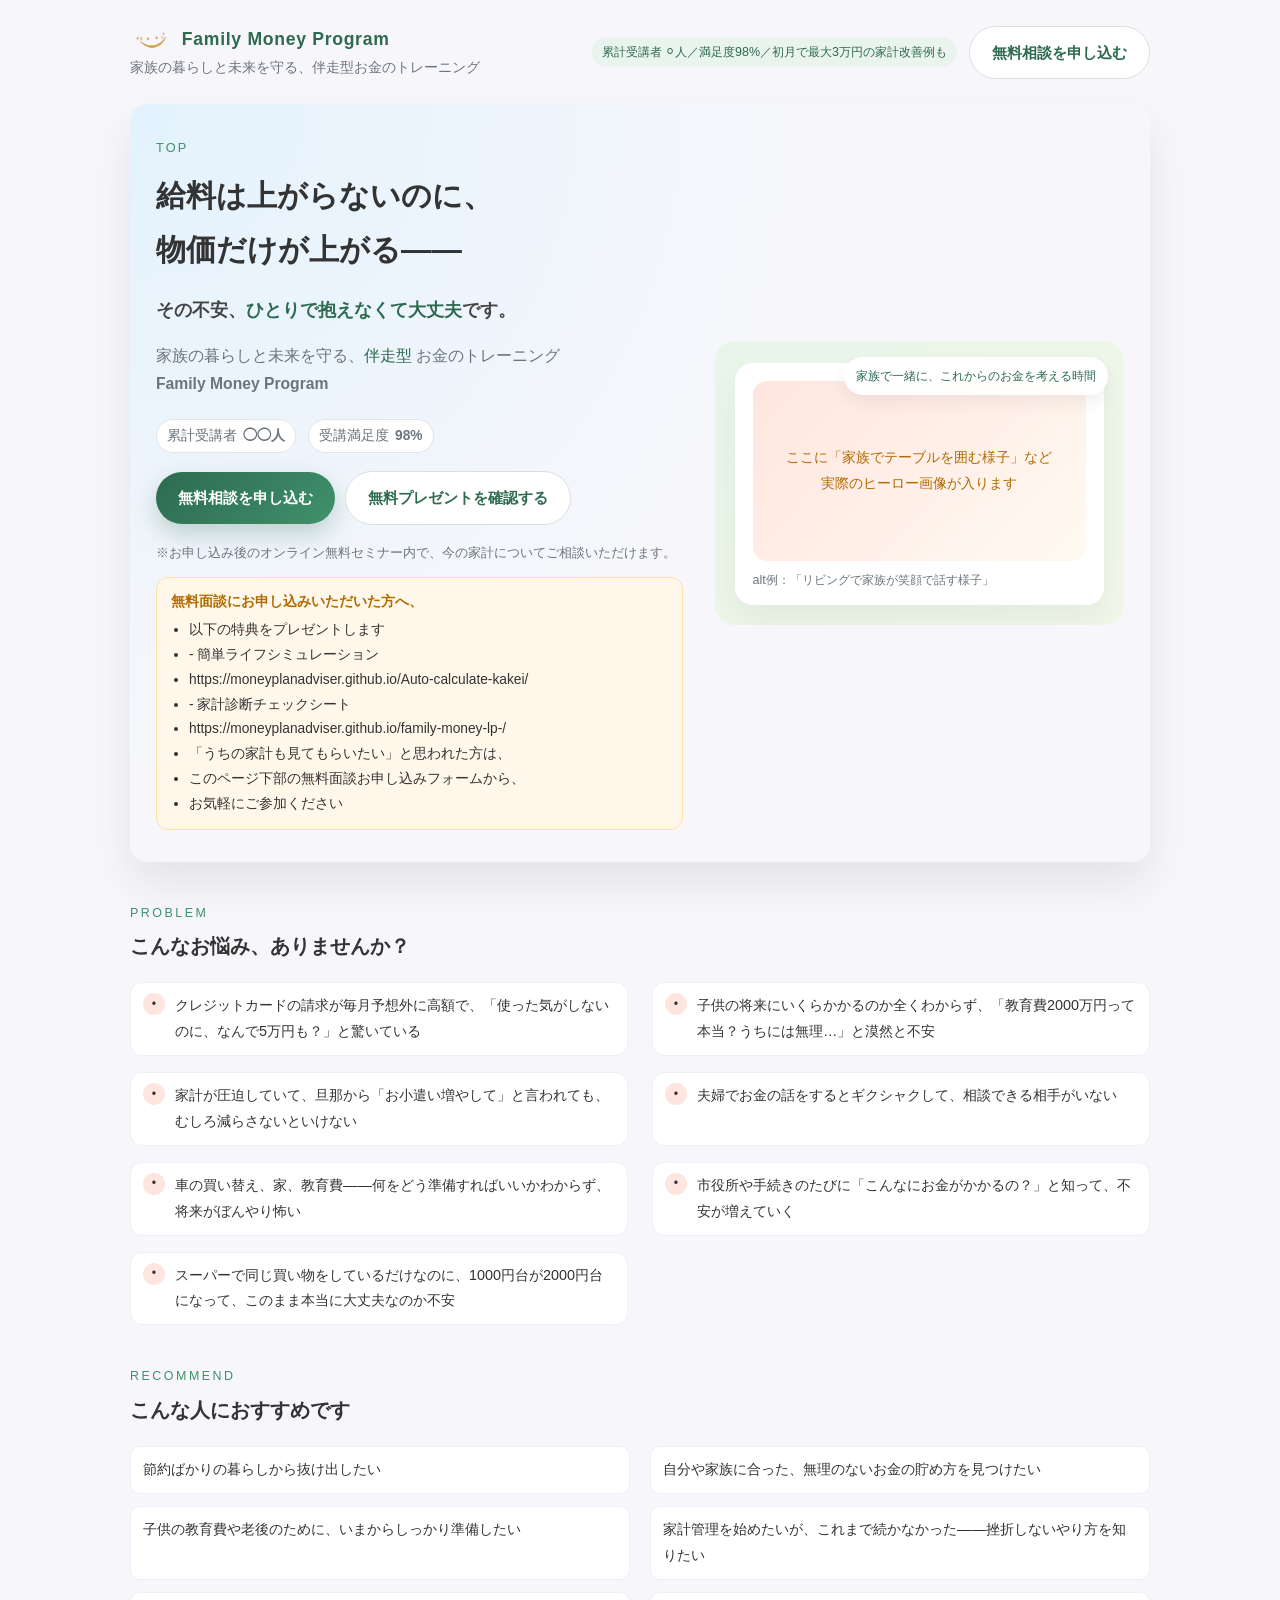
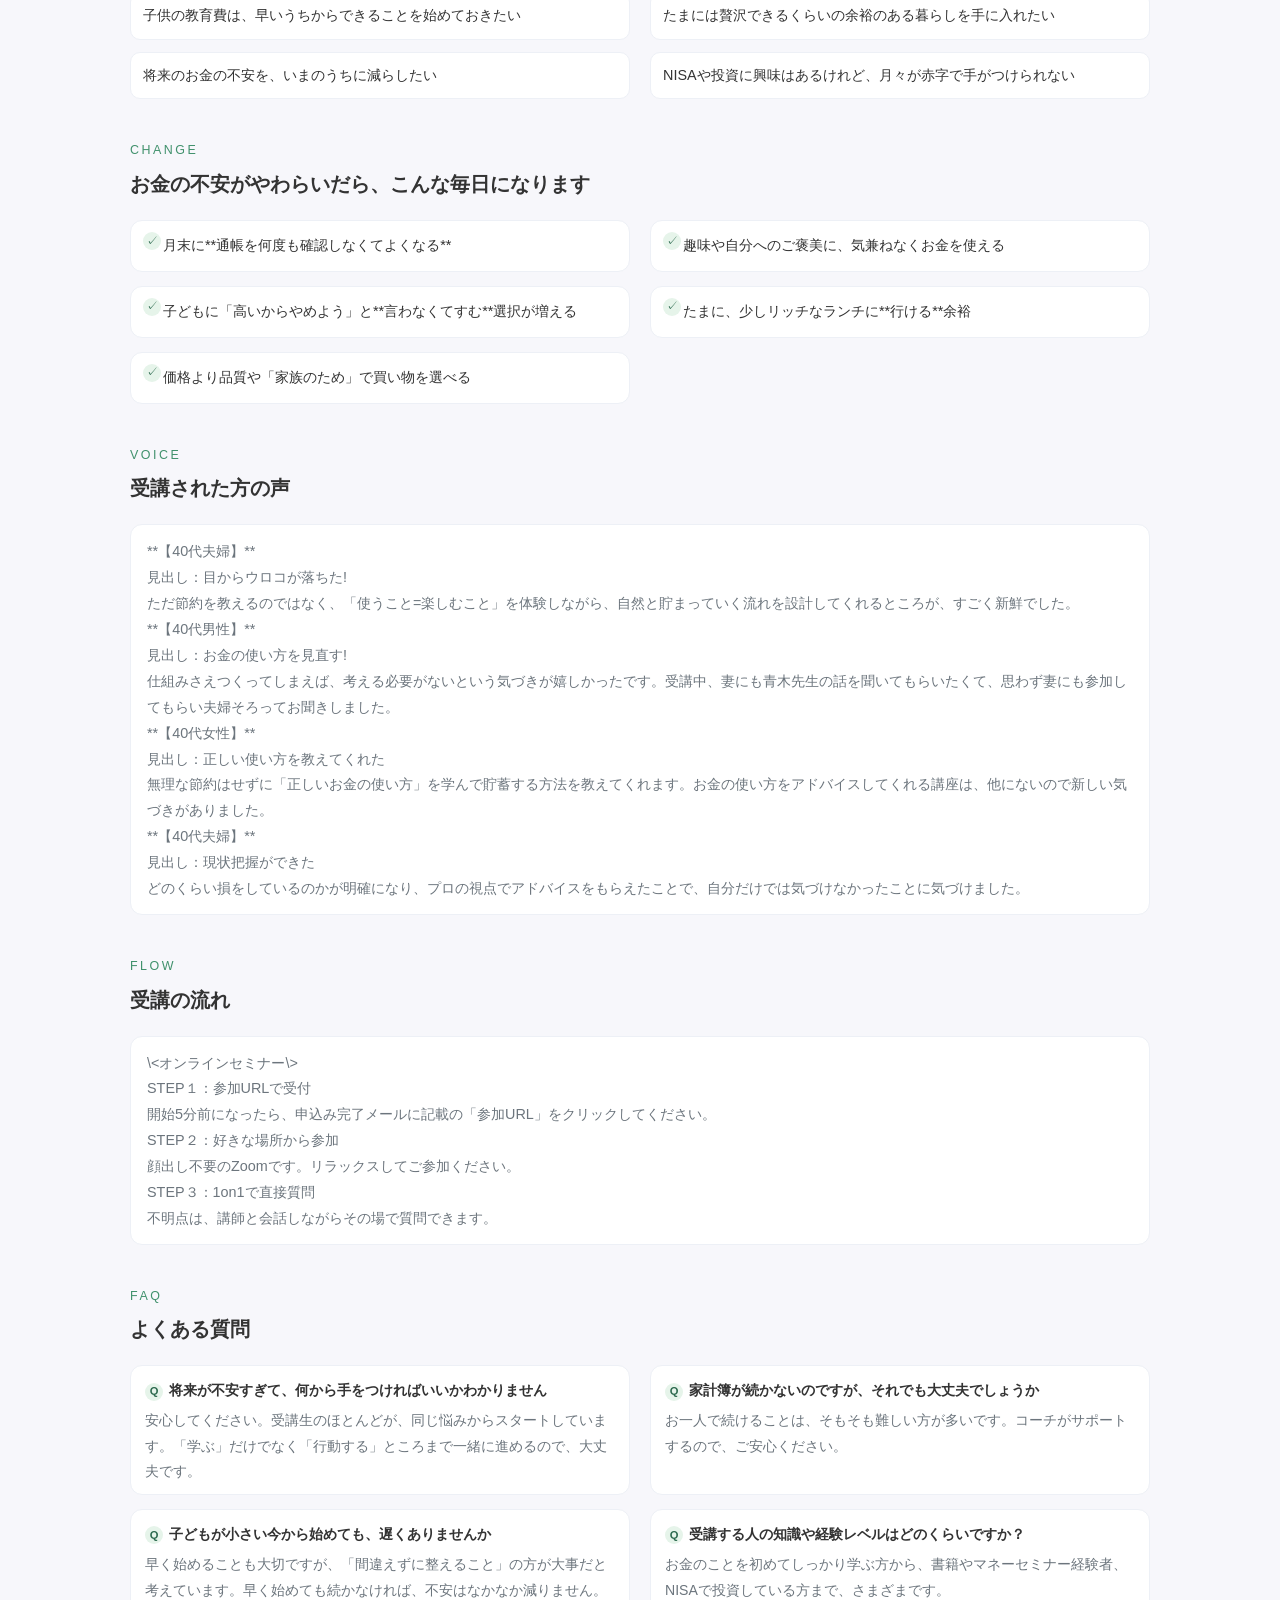
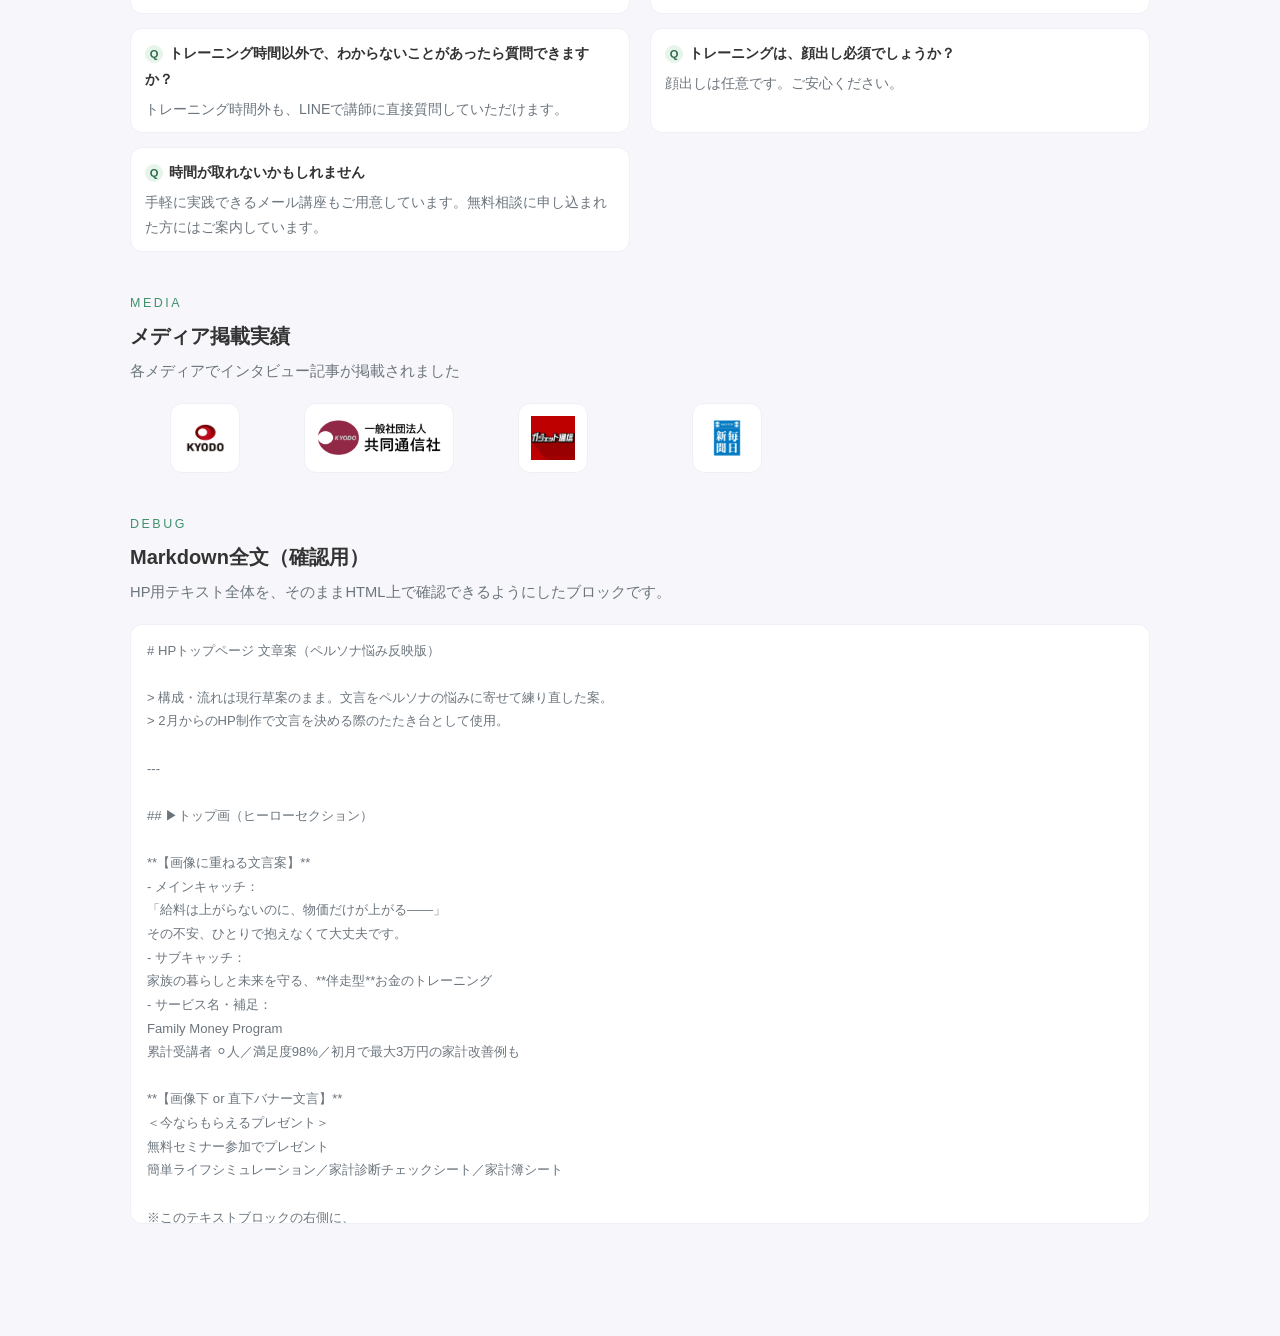
==== commit 98a2a1e6: "ヘッダー改修: 赤バナー削除、メニューとボタンを同列に右寄せ／ロゴ差し替え／強調色のメリハリ調整 Co-authored-by: Cursor <cursoragent@cursor.com>" ====
--- a/public/index.html
+++ b/public/index.html
@@ -65,10 +65,18 @@
     }
 
     .logo {
+      display: flex;
+      align-items: center;
+      gap: 8px;
       font-weight: 700;
       font-size: 1.1rem;
       letter-spacing: 0.04em;
       color: var(--primary);
+    }
+    .logo img {
+      height: 32px;
+      width: auto;
+      display: block;
     }
 
     .tagline {
@@ -707,7 +715,7 @@
   <div class="page">
     <header>
       <div>
-        <div class="logo">Family Money Program</div>
+        <div class="logo"><img src="images/FamilyMoney_logo.png" alt="Family Money"><span>Family Money Program</span></div>
         <div class="tagline">
           家族の暮らしと未来を守る、伴走型お金のトレーニング
         </div>
